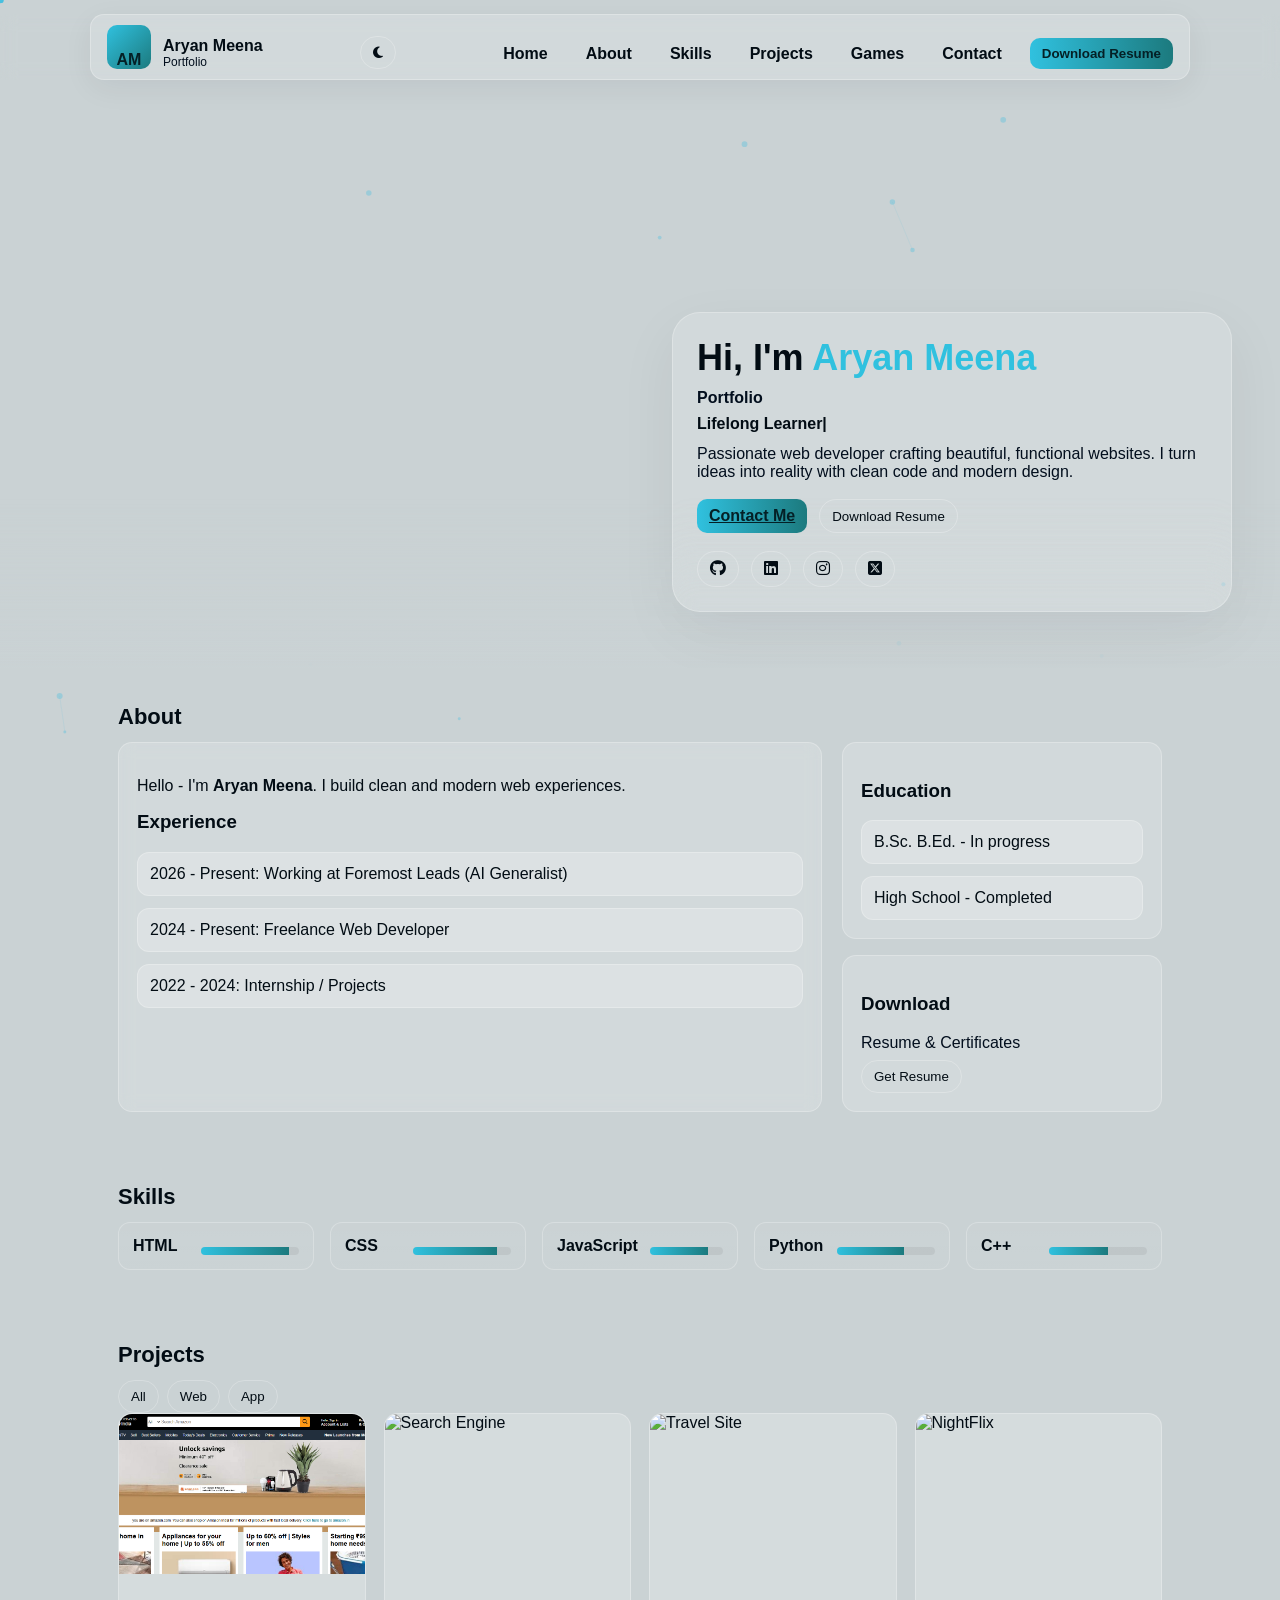
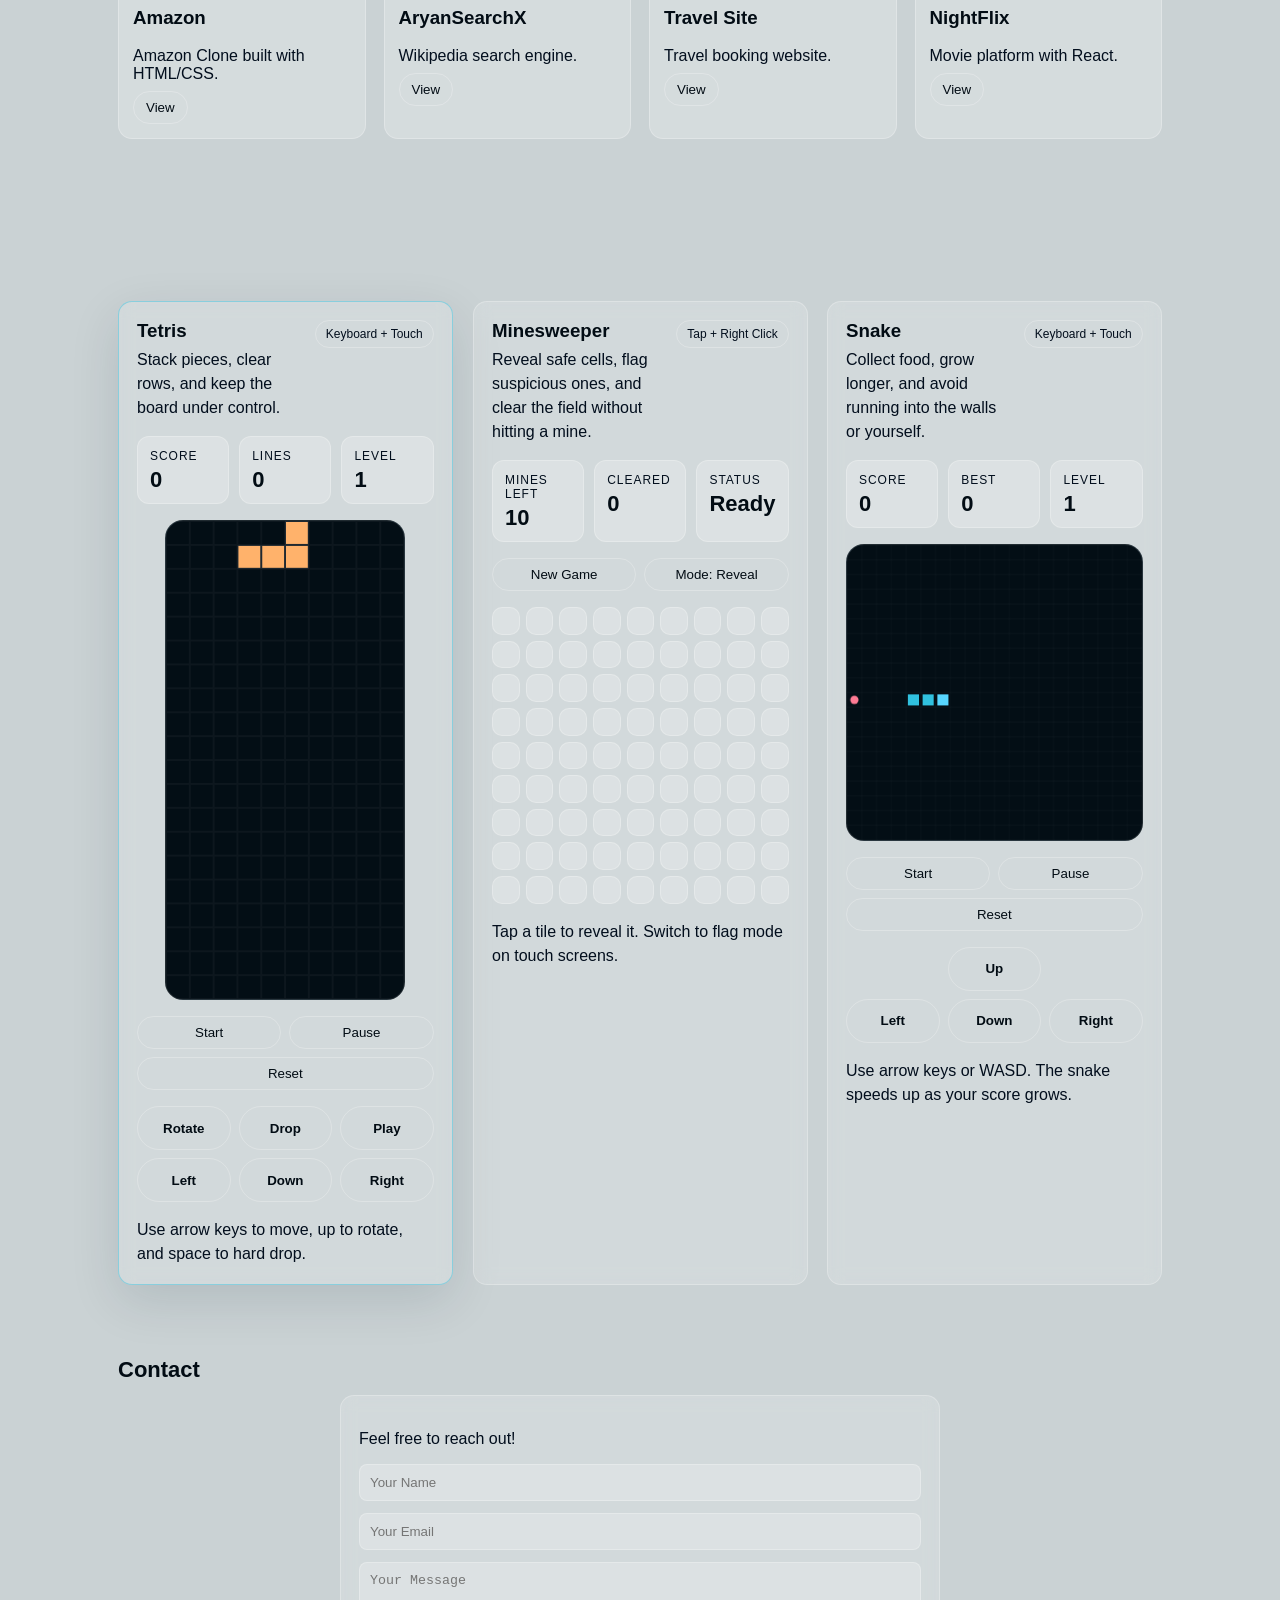
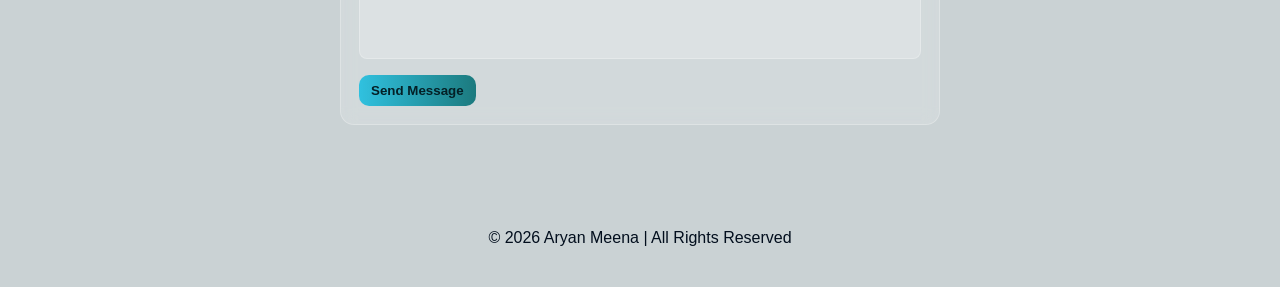
==== index.html @ 0cf732ca "Fresh clean repo" ====
<!doctype html>
<html lang="en">
<head>
  <meta charset="utf-8" />
  <meta name="viewport" content="width=device-width,initial-scale=1" />
  <title>Aryan Meena - Portfolio</title>
  <link rel="stylesheet" href="https://cdnjs.cloudflare.com/ajax/libs/font-awesome/6.5.0/css/all.min.css">
  <link rel="stylesheet" href="style.css">
</head>
<body>
  <div id="tsparticles"></div>
  <header>
    <div class="nav">
      <div class="brand">
        <div class="logo">AM</div>
        <div><div style="font-weight:800">Aryan Meena</div><div style="font-size:12px;color:var(--muted)">Portfolio</div></div>
      </div>
      <div style="margin-left:auto;display:flex;gap:8px">
        <button class="pill" id="themeToggle" type="button"><i class="fa-solid fa-moon"></i></button>
        <button class="pill" id="menuToggle" type="button" style="display:none"><i class="fa-solid fa-bars"></i></button>
      </div>
      <nav id="mainNav">
        <a href="#home">Home</a><a href="#about">About</a><a href="#skills">Skills</a><a href="#projects">Projects</a><a href="#games">Games</a><a href="#contact">Contact</a>
        <button class="cta" id="cvBtn">Download Resume</button>
      </nav>
    </div>
  </header>
  <main class="wrap">
    <section id="home" class="hero" data-aos="fade-up">
      <canvas class="hero-sequence" width="1920" height="1080" aria-hidden="true"></canvas>
      <div class="hero-inner">
        <div class="hero-card">
          <h1>Hi, I'm <span style="color:var(--accent)">Aryan Meena</span></h1>
          <div class="subtitle">Portfolio</div>
          <div class="typing" id="typing"></div>
          <p style="color:var(--muted);margin-top:12px">Passionate web developer crafting beautiful, functional websites. I turn ideas into reality with clean code and modern design.</p>
          <div class="hero-actions">
            <a href="#contact" class="cta">Contact Me</a>
            <button class="pill" id="downloadCV">Download Resume</button>
          </div>
          <div style="margin-top:18px;display:flex;gap:12px">
            <a href="https://github.com/Aryan-sourcee/Aryan-sourcee" class="pill"><i class="fa-brands fa-github"></i></a>
            <a href="https://www.linkedin.com/in/aryan-meena-17962b269/" class="pill"><i class="fa-brands fa-linkedin"></i></a>
            <a href="https://www.instagram.com/aryanhpf" class="pill"><i class="fa-brands fa-instagram"></i></a>
            <a href="https://x.com/indoasianaryan" class="pill"><i class="fa-brands fa-square-x-twitter"></i></a>
          </div>
        </div>
      </div>
    </section>
    <section id="about">
      <h2 class="section-title">About</h2>
      <div class="about-grid">
        <div class="card" data-aos="fade-right">
          <p>Hello - I'm <strong>Aryan Meena</strong>. I build clean and modern web experiences.</p>
          <h3 style="margin-top:14px">Experience</h3>
          <div class="timeline">
            <div class="item">2026 - Present: Working at Foremost Leads (AI Generalist)</div>
            <div class="item">2024 - Present: Freelance Web Developer</div>
            <div class="item">2022 - 2024: Internship / Projects</div>
          </div>
        </div>
        <div data-aos="fade-left">
          <div class="card">
            <h3>Education</h3>
            <div class="timeline">
              <div class="item">B.Sc. B.Ed. - In progress</div>
              <div class="item">High School - Completed</div>
            </div>
          </div>
          <div class="card" style="margin-top:16px">
            <h3>Download</h3>
            <p style="margin:0 0 8px 0;color:var(--muted)">Resume & Certificates</p>
            <button class="pill" id="downloadResumeSmall">Get Resume</button>
          </div>
        </div>
      </div>
    </section>
    <section id="skills">
      <h2 class="section-title">Skills</h2>
      <div class="skills-grid" data-aos="fade-up">
        <div class="skill"><div style="font-weight:700;min-width:56px">HTML</div><div class="bar"><i style="width:90%"></i></div></div>
        <div class="skill"><div style="font-weight:700;min-width:56px">CSS</div><div class="bar"><i style="width:86%"></i></div></div>
        <div class="skill"><div style="font-weight:700;min-width:56px">JavaScript</div><div class="bar"><i style="width:80%"></i></div></div>
        <div class="skill"><div style="font-weight:700;min-width:56px">Python</div><div class="bar"><i style="width:68%"></i></div></div>
        <div class="skill"><div style="font-weight:700;min-width:56px">C++</div><div class="bar"><i style="width:60%"></i></div></div>
      </div>
    </section>
    <section id="projects">
      <h2 class="section-title">Projects</h2>
      <div class="projects-controls" data-aos="fade-up">
        <button class="pill" data-filter="all">All</button>
        <button class="pill" data-filter="web">Web</button>
        <button class="pill" data-filter="app">App</button>
      </div>
      <div class="projects-grid" data-aos="fade-up">
        <div class="project" data-type="web">
          <img src="assets/Amazon clone.jpg" alt="Amazon Clone">
          <div class="project-body">
            <h3>Amazon</h3>
            <p style="color:var(--muted);margin:8px 0">Amazon Clone built with HTML/CSS.</p>
            <button class="pill view" onclick="openProject('p1')">View</button>
          </div>
        </div>
        <div class="project" data-type="web">
          <img src="assets/Search Engine.png" alt="Search Engine">
          <div class="project-body">
            <h3>AryanSearchX</h3>
            <p style="color:var(--muted);margin:8px 0">Wikipedia search engine.</p>
            <button class="pill view" onclick="openProject('p2')">View</button>
          </div>
        </div>
        <div class="project" data-type="app">
          <img src="assets/Travel site.png" alt="Travel Site">
          <div class="project-body">
            <h3>Travel Site</h3>
            <p style="color:var(--muted);margin:8px 0">Travel booking website.</p>
            <button class="pill view" onclick="openProject('p3')">View</button>
          </div>
        </div>
        <div class="project" data-type="app">
          <img src="assets/NightFlix.png" alt="NightFlix">
          <div class="project-body">
            <h3>NightFlix</h3>
            <p style="color:var(--muted);margin:8px 0">Movie platform with React.</p>
            <button class="pill view" onclick="openProject('p4')">View</button>
          </div>
        </div>
      </div>
    </section>
    <section id="games">
      <div data-aos="fade-up">
        <h2 class="section-title">Games</h2>
        <p class="section-copy">Three lightweight games are built right into the portfolio. They work with keyboard on desktop and touch controls on mobile.</p>
      </div>
      <div class="games-grid">
        <article class="card game-card" data-game-card="tetris" data-aos="fade-up" tabindex="0">
          <div class="game-header">
            <div>
              <h3>Tetris</h3>
              <p>Stack pieces, clear rows, and keep the board under control.</p>
            </div>
            <span class="game-chip">Keyboard + Touch</span>
          </div>
          <div class="game-stats">
            <div class="game-stat"><span>Score</span><strong id="tetrisScore">0</strong></div>
            <div class="game-stat"><span>Lines</span><strong id="tetrisLines">0</strong></div>
            <div class="game-stat"><span>Level</span><strong id="tetrisLevel">1</strong></div>
          </div>
          <div class="game-surface">
            <canvas id="tetrisCanvas" class="game-canvas game-canvas--tall" width="240" height="480" aria-label="Tetris game board"></canvas>
          </div>
          <div class="game-actions">
            <button class="pill" id="tetrisStart" type="button">Start</button>
            <button class="pill" id="tetrisPause" type="button">Pause</button>
            <button class="pill" id="tetrisReset" type="button">Reset</button>
          </div>
          <div class="control-pad">
            <button class="pill" type="button" data-game-control="tetris" data-action="rotate">Rotate</button>
            <button class="pill" type="button" data-game-control="tetris" data-action="drop">Drop</button>
            <button class="pill" type="button" data-game-control="tetris" data-action="start">Play</button>
            <button class="pill" type="button" data-game-control="tetris" data-action="left">Left</button>
            <button class="pill" type="button" data-game-control="tetris" data-action="down">Down</button>
            <button class="pill" type="button" data-game-control="tetris" data-action="right">Right</button>
          </div>
          <p class="game-help" id="tetrisStatus">Use arrow keys to move, up to rotate, and space to hard drop.</p>
        </article>

        <article class="card game-card" data-game-card="minesweeper" data-aos="fade-up" tabindex="0">
          <div class="game-header">
            <div>
              <h3>Minesweeper</h3>
              <p>Reveal safe cells, flag suspicious ones, and clear the field without hitting a mine.</p>
            </div>
            <span class="game-chip">Tap + Right Click</span>
          </div>
          <div class="game-stats">
            <div class="game-stat"><span>Mines Left</span><strong id="minesweeperMines">10</strong></div>
            <div class="game-stat"><span>Cleared</span><strong id="minesweeperCleared">0</strong></div>
            <div class="game-stat"><span>Status</span><strong id="minesweeperState">Ready</strong></div>
          </div>
          <div class="game-actions">
            <button class="pill" id="minesweeperReset" type="button">New Game</button>
            <button class="pill" id="minesweeperMode" type="button" aria-pressed="false">Mode: Reveal</button>
          </div>
          <div id="minesweeperBoard" class="minesweeper-board" role="grid" aria-label="Minesweeper board"></div>
          <p class="game-help" id="minesweeperMessage">Tap a tile to reveal it. Switch to flag mode on touch screens.</p>
        </article>

        <article class="card game-card" data-game-card="snake" data-aos="fade-up" tabindex="0">
          <div class="game-header">
            <div>
              <h3>Snake</h3>
              <p>Collect food, grow longer, and avoid running into the walls or yourself.</p>
            </div>
            <span class="game-chip">Keyboard + Touch</span>
          </div>
          <div class="game-stats">
            <div class="game-stat"><span>Score</span><strong id="snakeScore">0</strong></div>
            <div class="game-stat"><span>Best</span><strong id="snakeBest">0</strong></div>
            <div class="game-stat"><span>Level</span><strong id="snakeLevel">1</strong></div>
          </div>
          <div class="game-surface">
            <canvas id="snakeCanvas" class="game-canvas" width="320" height="320" aria-label="Snake game board"></canvas>
          </div>
          <div class="game-actions">
            <button class="pill" id="snakeStart" type="button">Start</button>
            <button class="pill" id="snakePause" type="button">Pause</button>
            <button class="pill" id="snakeReset" type="button">Reset</button>
          </div>
          <div class="control-pad">
            <span class="control-spacer" aria-hidden="true"></span>
            <button class="pill" type="button" data-game-control="snake" data-action="up">Up</button>
            <span class="control-spacer" aria-hidden="true"></span>
            <button class="pill" type="button" data-game-control="snake" data-action="left">Left</button>
            <button class="pill" type="button" data-game-control="snake" data-action="down">Down</button>
            <button class="pill" type="button" data-game-control="snake" data-action="right">Right</button>
          </div>
          <p class="game-help" id="snakeStatus">Use arrow keys or WASD. The snake speeds up as your score grows.</p>
        </article>
      </div>
    </section>
    <section id="contact">
      <h2 class="section-title">Contact</h2>
      <div class="card" data-aos="fade-up" style="max-width:600px;margin:0 auto">
        <p style="color:var(--muted);margin-bottom:16px">Feel free to reach out!</p>
        <form id="contactForm">
          <input type="text" name="from_name" placeholder="Your Name" required>
          <input type="email" name="from_email" placeholder="Your Email" required>
          <textarea name="message" placeholder="Your Message" rows="5" required></textarea>
          <button type="submit" class="cta">Send Message</button>
        </form>
        <div id="formStatus" style="margin-top:12px;color:var(--accent);display:none"></div>
      </div>
    </section>
  </main>
  <footer style="text-align:center;padding:24px;color:var(--muted)">
    <p>&copy; 2026 Aryan Meena | All Rights Reserved</p>
  </footer>
  <div id="projectModal" class="modal">
    <div class="modal-content" style="max-width:95%;width:95%;height:90vh;padding:0">
      <span class="close" onclick="closeModal()" style="position:absolute;right:16px;top:16px;z-index:10;background:var(--accent);color:#042026;padding:10px 20px;border-radius:8px;cursor:pointer;font-weight:700">&times; Close</span>
      <iframe id="projectFrame" style="width:100%;height:100%;border:none;border-radius:16px"></iframe>
    </div>
  </div>
  <script src="script.js"></script>
</body>
</html>
---- style.css ----
/* ---- Root + Theme ---- */
    :root{
      --bg1: #cad2d4;
      --glass: rgba(255,255,255,0.16);
      --glass-2: rgba(255,255,255,0.22);
      --glass-border: rgba(255,255,255,0.25);
      --text: #020c14;
      --muted: #020e1d;
      --accent: #30c1df;
      --accent-2: #1c7a7e;
      --radius: 18px;
    }

    /* Dark theme variables (toggled) */
    :root[data-theme='dark']{
      --bg1: #041d36;
      --glass: rgba(20,28,34,0.20);
      --glass-2: rgba(15,22,28,0.28);
      --glass-border: rgba(255,255,255,0.06);
      --text: #eaf6f8;
      --muted: #9fb6bd;
    }

    *{box-sizing:border-box}
    html,body{height:100%}
    body{
      margin:0;
      font-family:"Segoe UI",Tahoma,Geneva,Verdana,sans-serif;
      -webkit-font-smoothing:antialiased;
      -moz-osx-font-smoothing:grayscale;
      background: var(--bg1);
      color:var(--text);
      overflow-x:hidden;
    }

    /* Page container */
    .wrap{max-width:1100px;margin:0 auto;padding:0 28px 28px;position:relative;z-index:1}

    /* ParticlesCanvas (absolute behind everything) */
    #tsparticles{position:fixed;inset:0;z-index:0;pointer-events:none}
    #tsparticles canvas{display:block;width:100%;height:100%}

    [data-aos]{
      opacity:0;
      transition:opacity .7s ease,transform .7s ease;
      will-change:opacity,transform;
    }
    [data-aos="fade-up"]{transform:translateY(28px)}
    [data-aos="fade-left"]{transform:translateX(28px)}
    [data-aos="fade-right"]{transform:translateX(-28px)}
    [data-aos].is-visible{
      opacity:1;
      transform:translate3d(0,0,0);
    }

    /* Header */
    header{
      position:sticky;top:14px;z-index:30;backdrop-filter:blur(8px);-webkit-backdrop-filter:blur(8px);
      display:flex;justify-content:center;pointer-events:none
    }
    .nav{
      width:calc(100% - 56px);max-width:1100px;background:var(--glass);border-radius:14px;padding:10px 16px;display:flex;align-items:flex-end;gap:16px;box-shadow:0 8px 30px rgba(6,24,40,0.06);border:1px solid var(--glass-border);pointer-events:auto
    }
    .brand{display:flex;align-items:flex-end;gap:12px}
    .logo{width:44px;height:44px;border-radius:10px;background:linear-gradient(135deg,var(--accent),var(--accent-2));display:flex;align-items:flex-end;justify-content:center;color:#042026;font-weight:800}
    nav{margin-left:auto;display:flex;gap:18px;align-items:center}
    nav a{color:var(--text);text-decoration:none;font-weight:600;padding:6px 10px;border-radius:8px}
    nav a:hover{background:rgba(255,255,255,0.06)}
    .cta{background:linear-gradient(90deg,var(--accent),var(--accent-2));color:#042026;padding:8px 12px;border-radius:10px;border:none;cursor:pointer;font-weight:700}

    /* Hero */
    .hero{
      width:100vw;
      margin-left:calc(50% - 50vw);
      margin-right:calc(50% - 50vw);
      margin-top:-118px;
      padding:190px 28px 36px;
      min-height:max(720px,calc(100vw * 0.5625));
      display:flex;
      align-items:flex-end;
      overflow:hidden;
      isolation:isolate;
      position:relative;
      z-index:2
    }
    .hero-sequence{position:absolute;inset:0;width:100%;height:100%;display:block;z-index:1;pointer-events:none}
    .hero::after{content:'';position:absolute;bottom:0;left:0;right:0;height:180px;background:linear-gradient(to bottom,transparent,var(--bg1));z-index:2;pointer-events:none;backdrop-filter:blur(6px);-webkit-backdrop-filter:blur(6px);-webkit-mask-image:linear-gradient(to bottom,transparent,black);mask-image:linear-gradient(to bottom,transparent,black)}
    .hero-inner{width:100%;max-width:1100px;margin:0 0 0 auto;position:relative;z-index:3;display:flex;justify-content:flex-end}
    .hero-card{max-width:560px;padding:24px;border-radius:28px;background:var(--glass);border:1px solid var(--glass-border);backdrop-filter:blur(12px);box-shadow:0 20px 60px rgba(6,24,40,0.06);transform:translate(-20px,-20px)}
    .hero h1{font-size:36px;margin:0}
    .subtitle{font-weight:600;color:var(--muted);margin-top:10px}
    .typing{color:var(--text);font-weight:700;margin-top:8px}

    .hero-actions{margin-top:18px;display:flex;gap:12px}

    /* Sections */
    section{padding:36px 0}
    h2.section-title{font-size:22px;margin:0 0 12px 0}
    .card{padding:18px;border-radius:14px;background:var(--glass);border:1px solid var(--glass-border);backdrop-filter:blur(8px)}
    .section-copy{max-width:760px;margin:0;color:var(--muted);line-height:1.6}

    /* About */
    .about-grid{display:grid;grid-template-columns:1fr 320px;gap:20px}
    .timeline{display:flex;flex-direction:column;gap:12px}
    .timeline .item{background:var(--glass-2);padding:12px;border-radius:12px;border:1px solid var(--glass-border)}

    /* Skills */
    .skills-grid{display:grid;grid-template-columns:repeat(auto-fit,minmax(140px,1fr));gap:16px}
    .skill{padding:14px;border-radius:12px;background:linear-gradient(180deg,rgba(255,255,255,0.02),rgba(255,255,255,0.03));border:1px solid var(--glass-border);display:flex;align-items:flex-end;gap:12px}
    .skill .bar{height:8px;background:rgba(0,0,0,0.06);flex:1;border-radius:999px;overflow:hidden}
    .skill .bar>i{display:block;height:100%;background:linear-gradient(90deg,var(--accent),var(--accent-2));width:40%}

    /* Projects */
    .projects-controls{display:flex;gap:8px;flex-wrap:wrap}
    .pill{padding:8px 12px;background:transparent;border:1px solid var(--glass-border);border-radius:999px;cursor:pointer;color:var(--text)}
    .projects-grid{display:grid;grid-template-columns:repeat(auto-fit,minmax(240px,1fr));gap:18px}
    .project{border-radius:14px;overflow:hidden;border:1px solid var(--glass-border);background:var(--glass-2);cursor:pointer;display:flex;flex-direction:column}
    .project img{width:100%;height:160px;object-fit:cover}
    .project-body{padding:14px}

    /* Games */
    .games-grid{display:grid;grid-template-columns:repeat(auto-fit,minmax(290px,1fr));gap:20px;align-items:start}
    .game-card{display:flex;flex-direction:column;gap:16px;min-height:100%;outline:none}
    .game-card.is-active{box-shadow:0 16px 50px rgba(10,34,46,0.12);border-color:rgba(48,193,223,0.45)}
    .game-card:focus-visible{border-color:rgba(48,193,223,0.45);box-shadow:0 0 0 2px rgba(48,193,223,0.18)}
    .game-header{display:flex;justify-content:space-between;gap:12px;align-items:flex-start}
    .game-header h3{margin:0 0 6px 0}
    .game-header p{margin:0;color:var(--muted);line-height:1.5}
    .game-chip{padding:6px 10px;border-radius:999px;border:1px solid var(--glass-border);color:var(--muted);font-size:12px;white-space:nowrap}
    .game-stats{display:grid;grid-template-columns:repeat(3,minmax(0,1fr));gap:10px}
    .game-stat{padding:12px;border-radius:12px;background:var(--glass-2);border:1px solid var(--glass-border);display:flex;flex-direction:column;gap:6px}
    .game-stat span{font-size:12px;color:var(--muted);text-transform:uppercase;letter-spacing:.08em}
    .game-stat strong{font-size:22px;line-height:1}
    .game-surface{display:flex;justify-content:center}
    .game-canvas{width:min(100%,320px);aspect-ratio:1 / 1;background:linear-gradient(180deg,rgba(7,22,31,0.92),rgba(3,14,20,0.95));border:1px solid rgba(255,255,255,0.08);border-radius:18px;box-shadow:inset 0 0 0 1px rgba(255,255,255,0.04)}
    .game-canvas--tall{width:min(100%,240px);aspect-ratio:1 / 2}
    .game-actions{display:flex;gap:8px;flex-wrap:wrap}
    .game-actions .pill{flex:1 1 100px;text-align:center}
    .control-pad{display:grid;grid-template-columns:repeat(3,minmax(0,1fr));gap:8px}
    .control-pad .pill{min-height:44px;font-weight:700}
    .control-spacer{display:block}
    .game-help{margin:0;color:var(--muted);line-height:1.5}
    .minesweeper-board{display:grid;grid-template-columns:repeat(9,minmax(0,1fr));gap:6px}
    .minesweeper-cell{width:100%;aspect-ratio:1;border-radius:10px;border:1px solid var(--glass-border);background:var(--glass-2);color:var(--text);font:inherit;font-weight:700;font-size:clamp(12px,2.8vw,16px);padding:0;cursor:pointer;transition:transform .12s ease,background .12s ease}
    .minesweeper-cell:hover{transform:translateY(-1px)}
    .minesweeper-cell.is-revealed{background:rgba(255,255,255,0.08)}
    .minesweeper-cell.is-flagged{color:#f4b942}
    .minesweeper-cell.is-mine{background:rgba(255,92,120,0.16);color:#ff6c87}

    /* Modal */
    .modal{position:fixed;inset:0;display:none;align-items:flex-end;justify-content:center;z-index:60;background:rgba(2,8,12,0.7);backdrop-filter:blur(4px)}
    .modal-content{position:relative;max-width:800px;width:90%;border-radius:16px;padding:24px;background:var(--glass);border:1px solid var(--glass-border);backdrop-filter:blur(12px);box-shadow:0 20px 60px rgba(0,0,0,0.3);max-height:85vh;overflow-y:auto}
    .close{position:absolute;top:16px;right:20px;font-size:28px;font-weight:bold;color:var(--text);cursor:pointer;background:none;border:none;line-height:1}
    .close:hover{color:var(--accent)}

    /* Contact */
    .contact-grid{display:grid;grid-template-columns:1fr 360px;gap:20px}
    form input,form textarea{width:100%;padding:10px;border-radius:8px;border:1px solid var(--glass-border);background:var(--glass-2);color:var(--text);margin-bottom:12px;resize:none}
    form input:focus,form textarea:focus{outline:2px solid var(--accent);background:var(--glass)}
    .toast{position:fixed;right:20px;bottom:24px;padding:12px 16px;border-radius:12px;background:linear-gradient(90deg,var(--accent),var(--accent-2));color:#021517;box-shadow:0 8px 30px rgba(6,24,40,0.08);display:none}

    /* Footer */
    footer{padding:28px 0;text-align:center;color:var(--muted)}

    /* Responsive */
    @media (max-width:980px){
      .hero-card{transform:none}
      .about-grid{grid-template-columns:1fr}
      .contact-grid{grid-template-columns:1fr}
      .projects-grid{grid-template-columns:1fr}
      .games-grid{grid-template-columns:1fr}
      .skills-grid{grid-template-columns:1fr}
      #menuToggle{display:block!important}
      #mainNav{display:none;position:absolute;top:70px;right:28px;background:var(--glass);backdrop-filter:blur(16px);-webkit-backdrop-filter:blur(16px);border:1px solid var(--glass-border);border-radius:14px;padding:16px;flex-direction:column;gap:12px;box-shadow:0 8px 30px rgba(6,24,40,0.15);min-width:200px}
      #mainNav.show{display:flex}
      #mainNav a,#mainNav button{width:100%;text-align:center}
    }

    @media (max-width:640px){
      .hero{margin-top:-98px;padding:150px 18px 28px;min-height:520px}
      .hero h1{font-size:28px}
      .hero-actions{flex-direction:column}
      .nav{gap:8px}
      .cta{padding:6px 10px;font-size:14px}
      .pill{padding:6px 10px;font-size:14px}
      .project img{height:120px}
      .game-stats{grid-template-columns:1fr}
      .game-actions{flex-direction:column}
      #mainNav{right:14px}
    }

    @media (prefers-reduced-motion:reduce){
      *{transition:none!important;animation:none!important}
      [data-aos]{opacity:1;transform:none}
    }
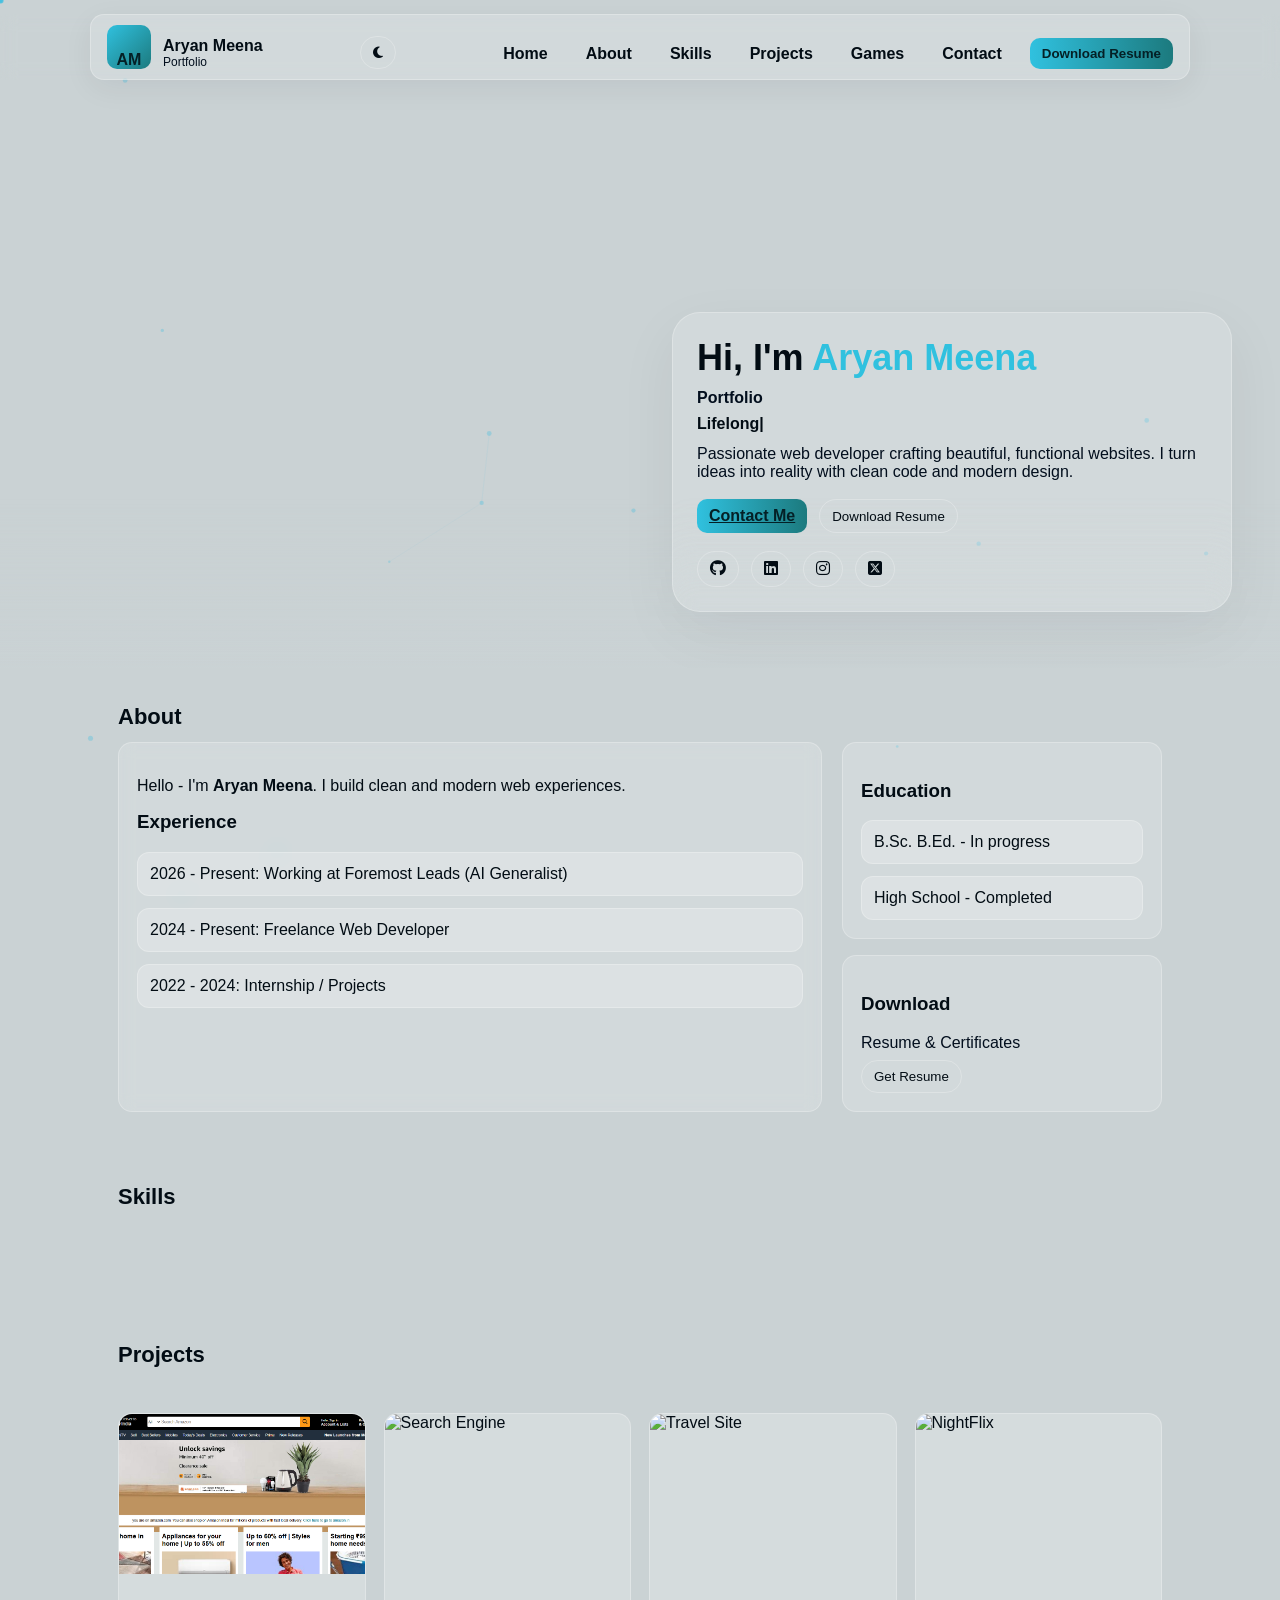
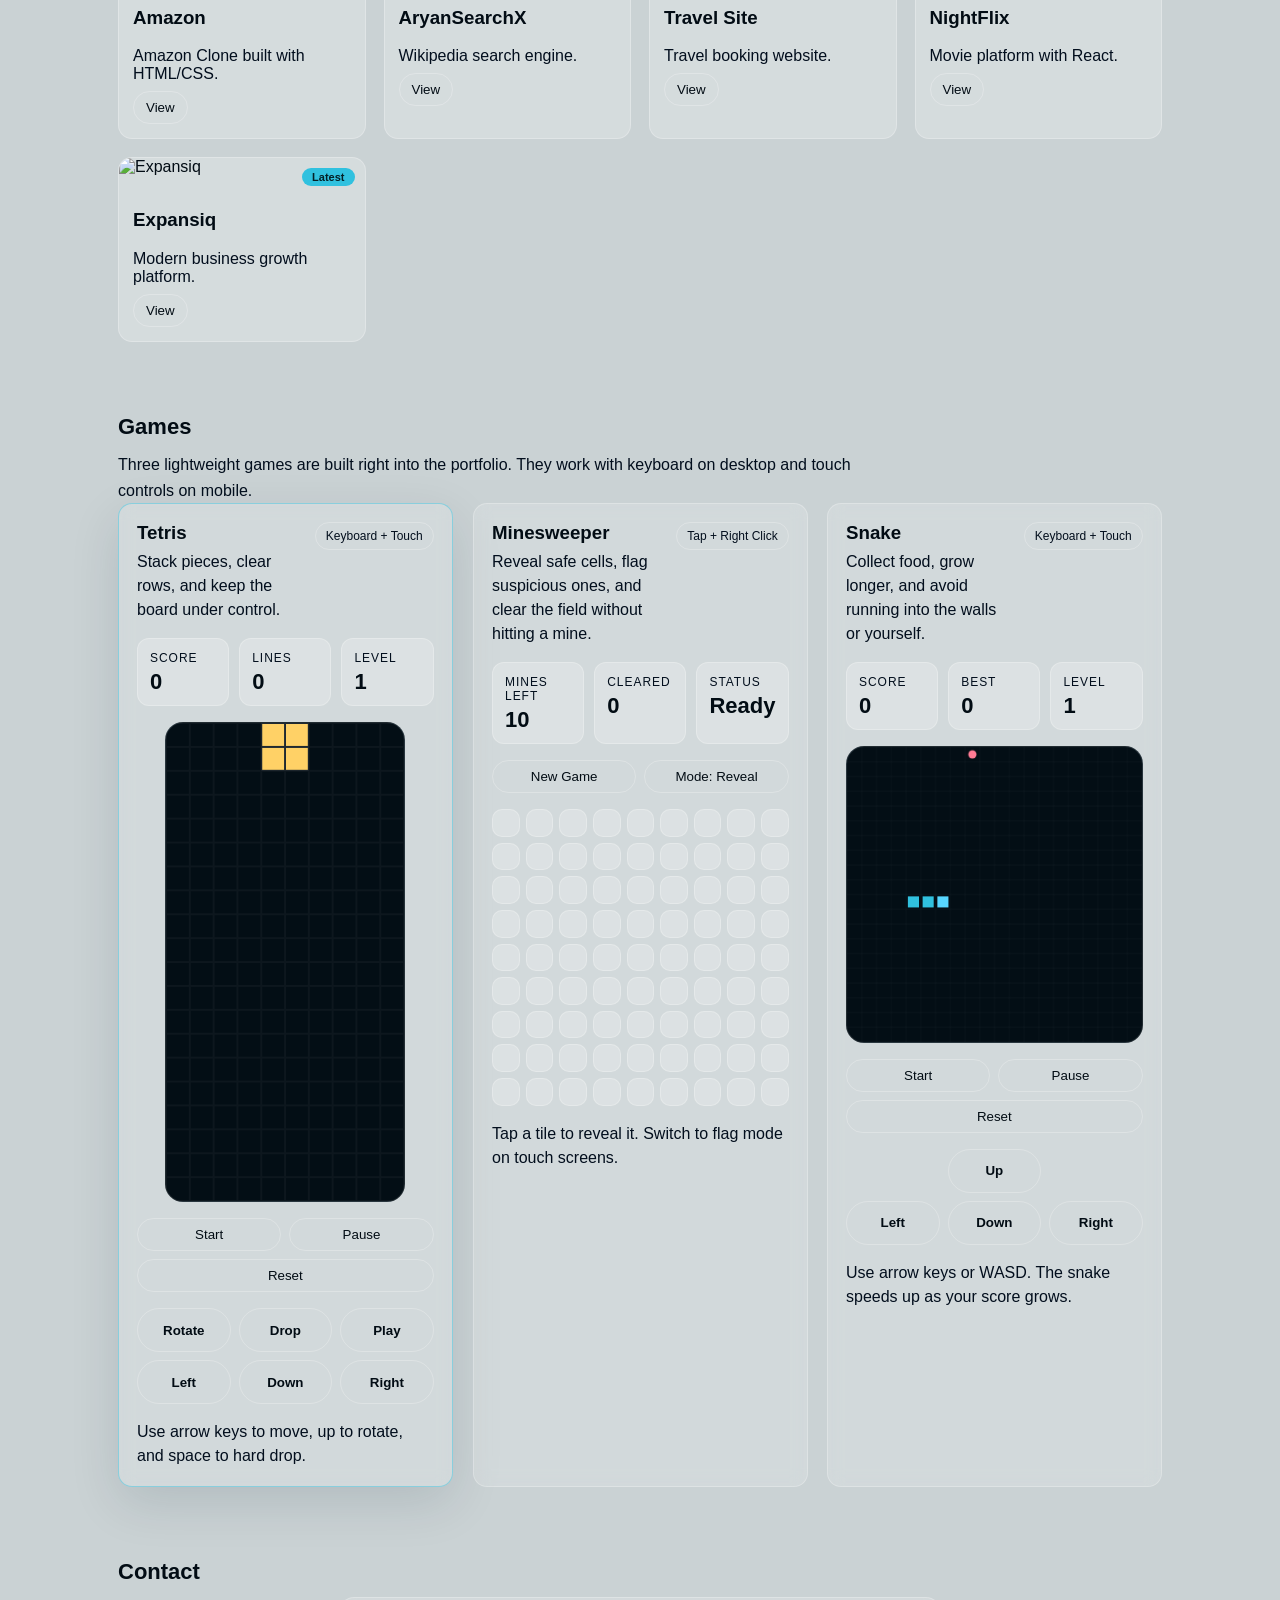
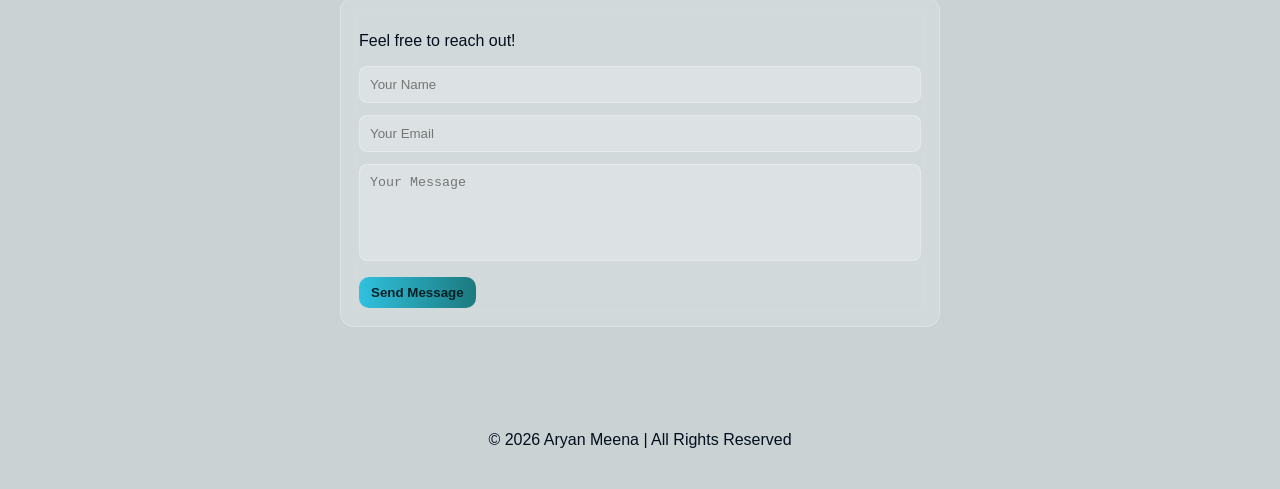
==== commit a46dd4c8: "Add Expansiq project" ====
--- a/index.html
+++ b/index.html
@@ -125,6 +125,17 @@
             <button class="pill view" onclick="openProject('p4')">View</button>
           </div>
         </div>
+        <div class="project" data-type="web">
+          <div style="position:relative">
+            <img src="assets/Expansiq.png" alt="Expansiq">
+            <span style="position:absolute;top:10px;right:10px;background:var(--accent);color:#042026;font-size:11px;font-weight:700;padding:3px 10px;border-radius:20px">Latest</span>
+          </div>
+          <div class="project-body">
+            <h3>Expansiq</h3>
+            <p style="color:var(--muted);margin:8px 0">Modern business growth platform.</p>
+            <button class="pill view" onclick="openProject('p5')">View</button>
+          </div>
+        </div>
       </div>
     </section>
     <section id="games">
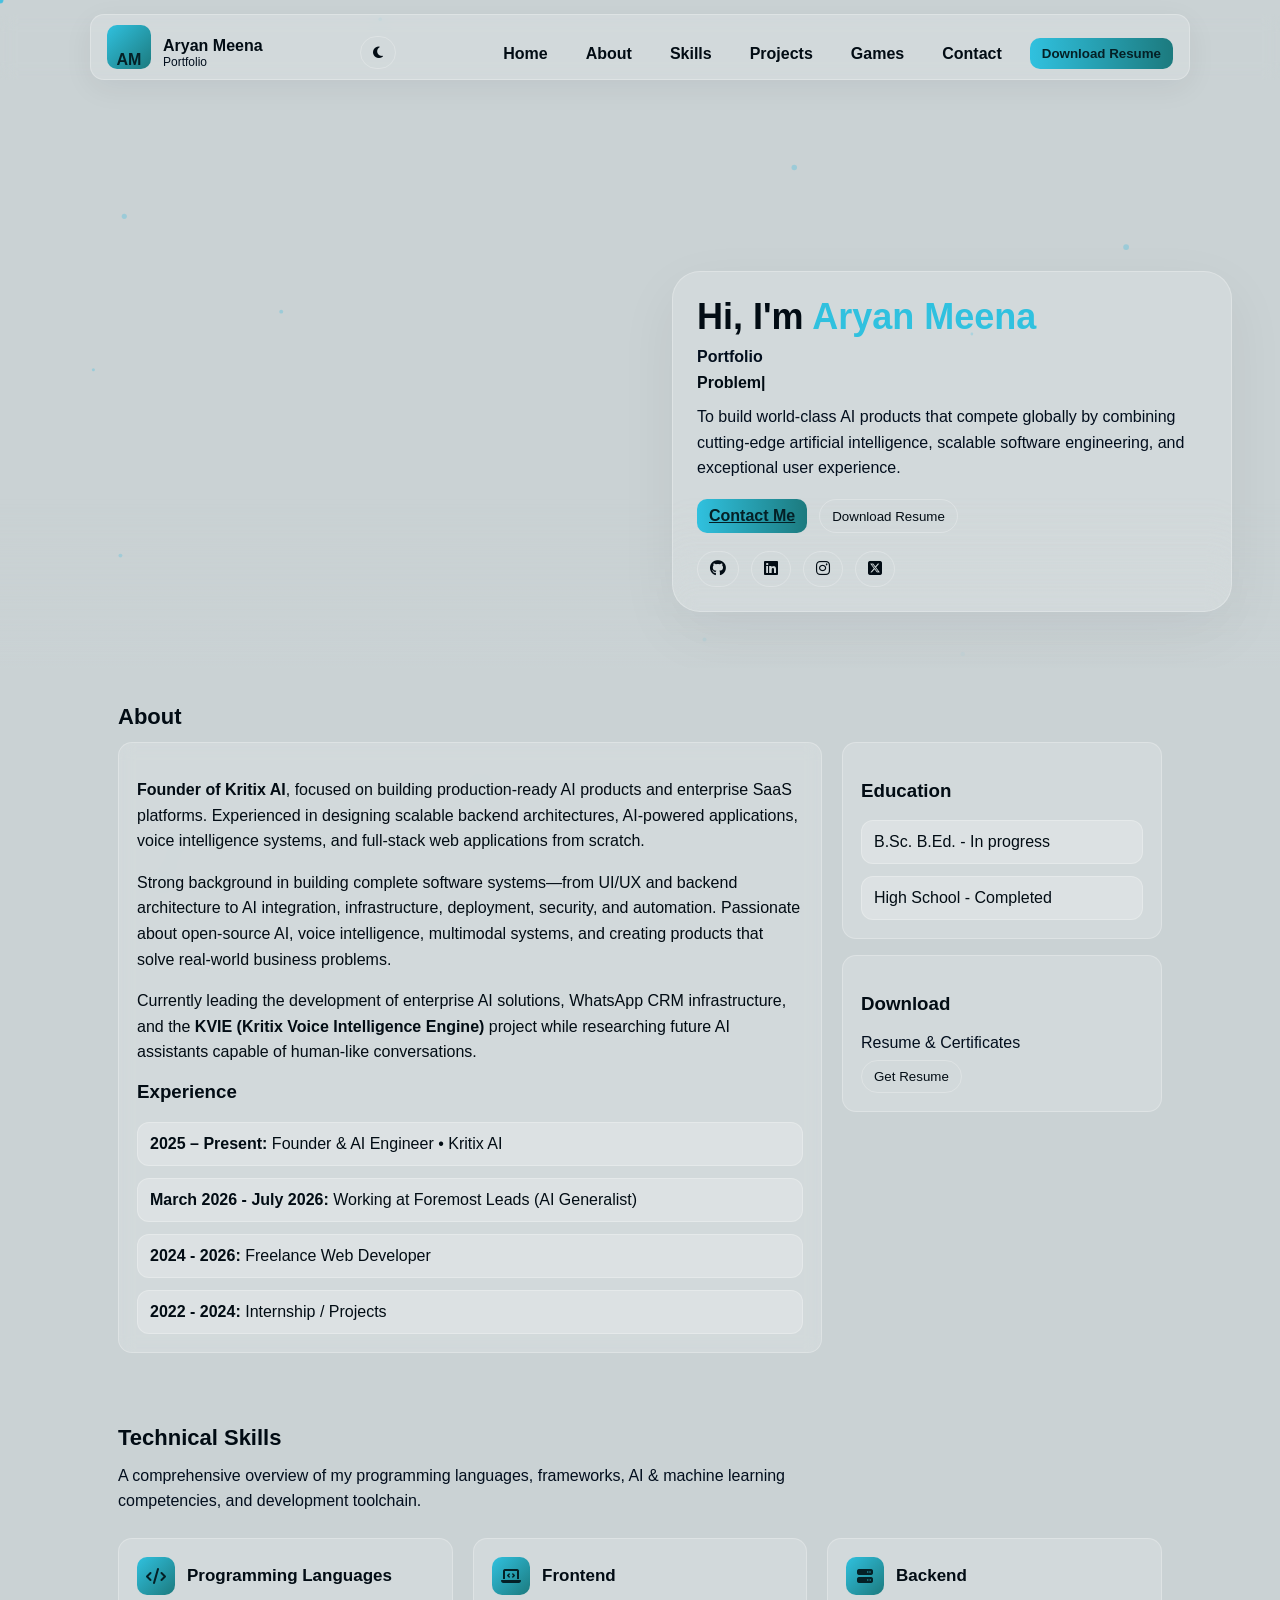
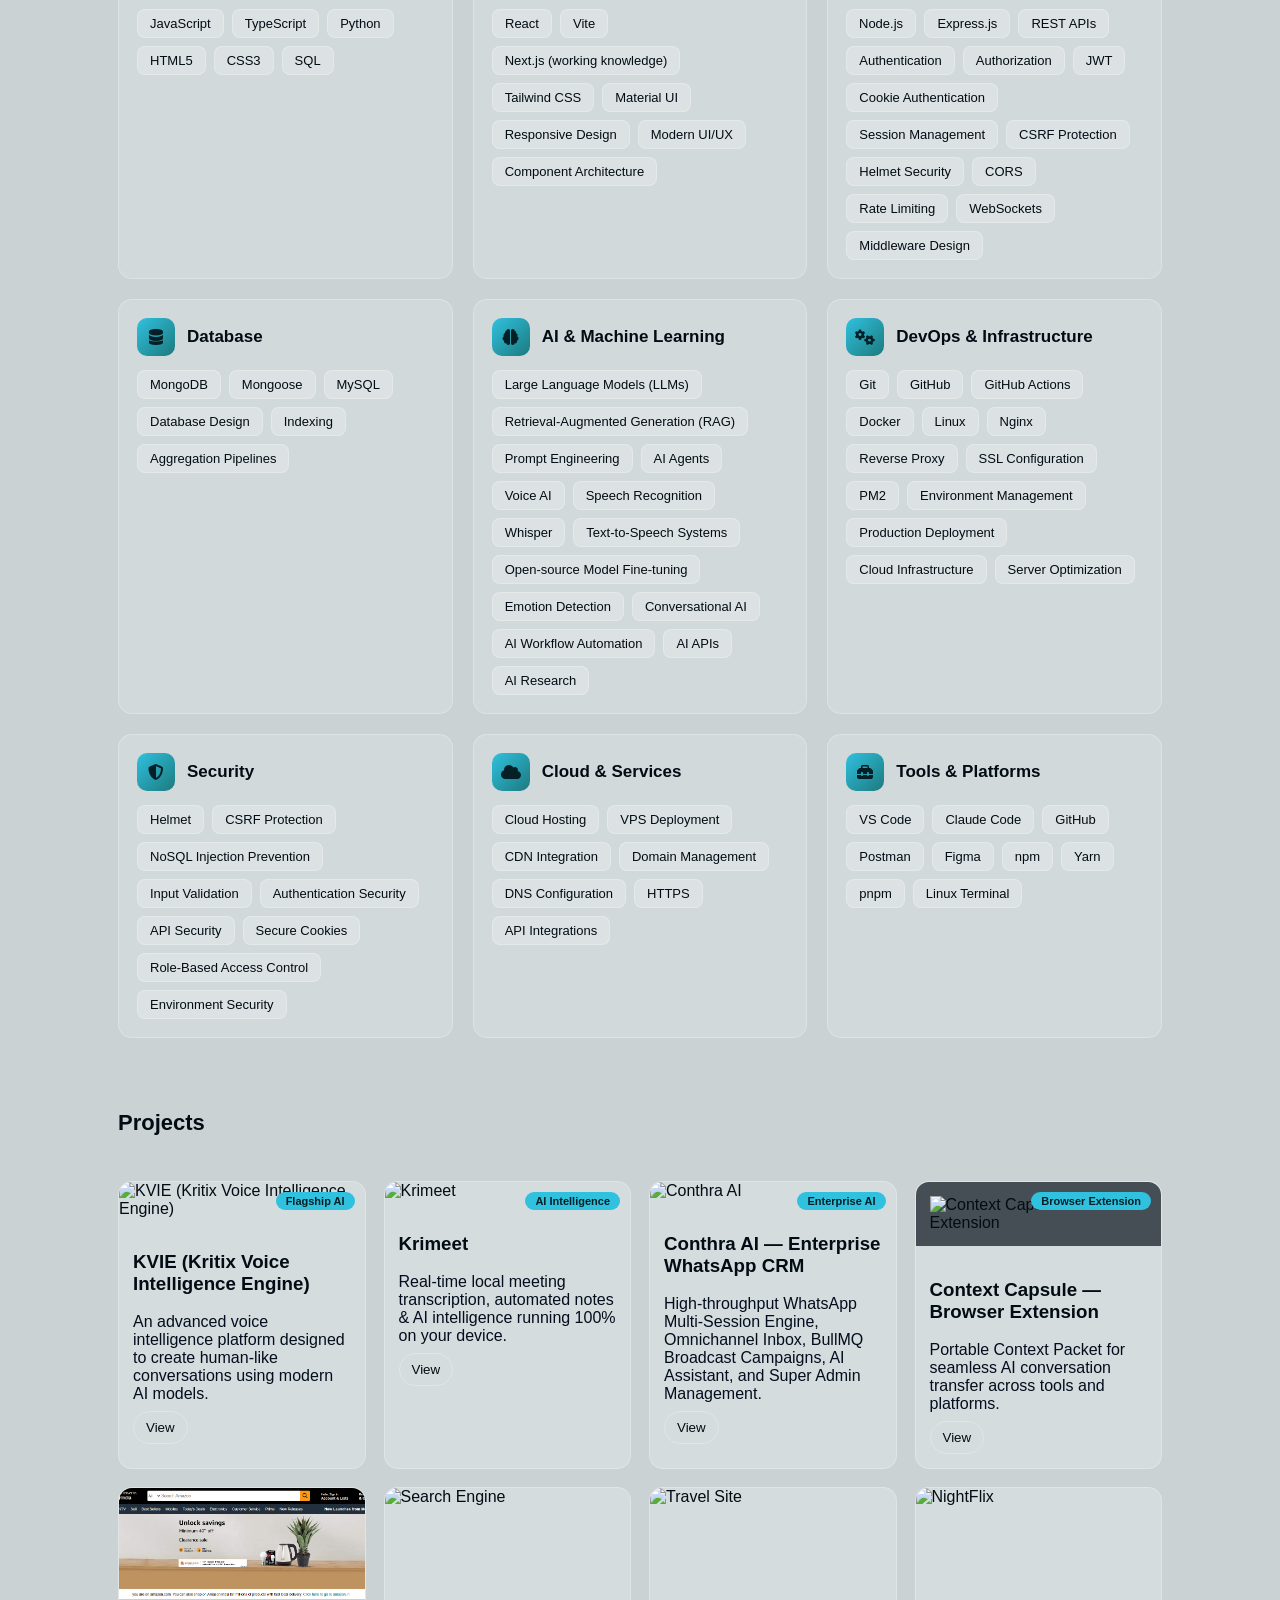
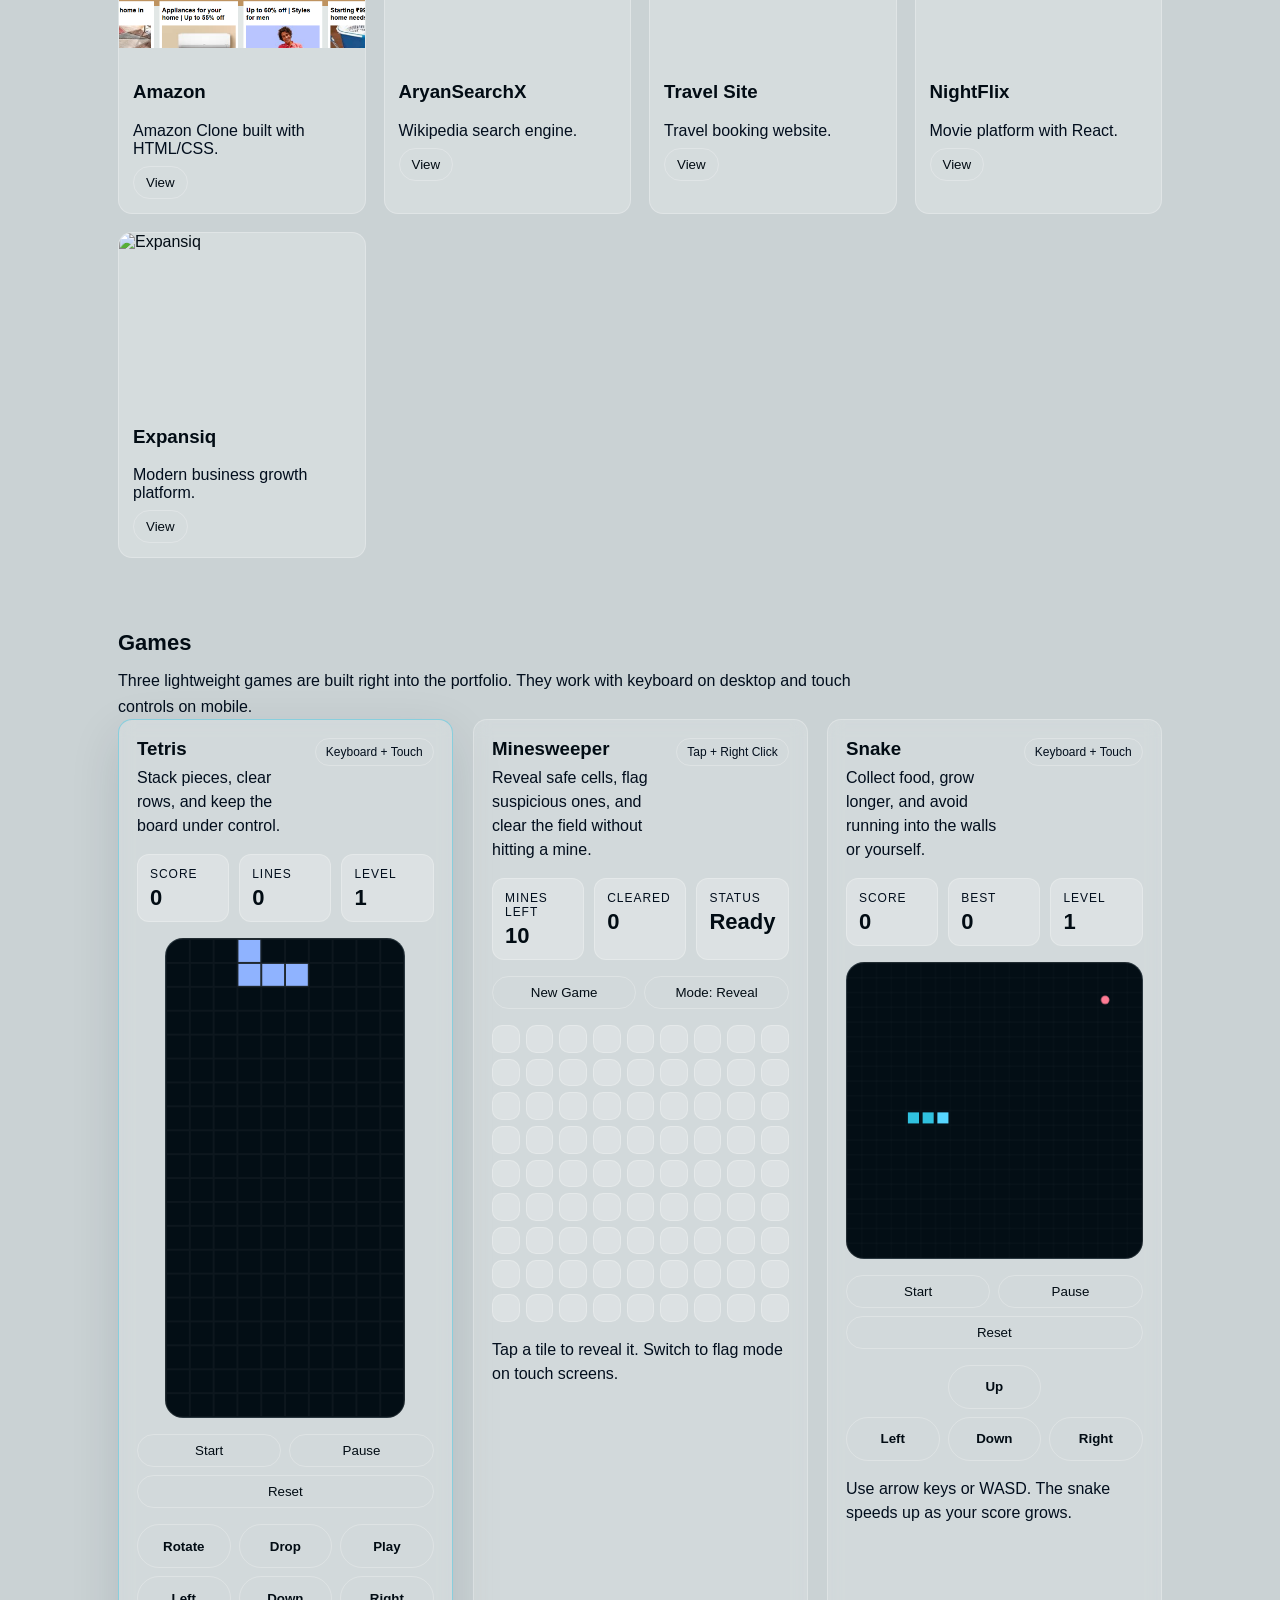
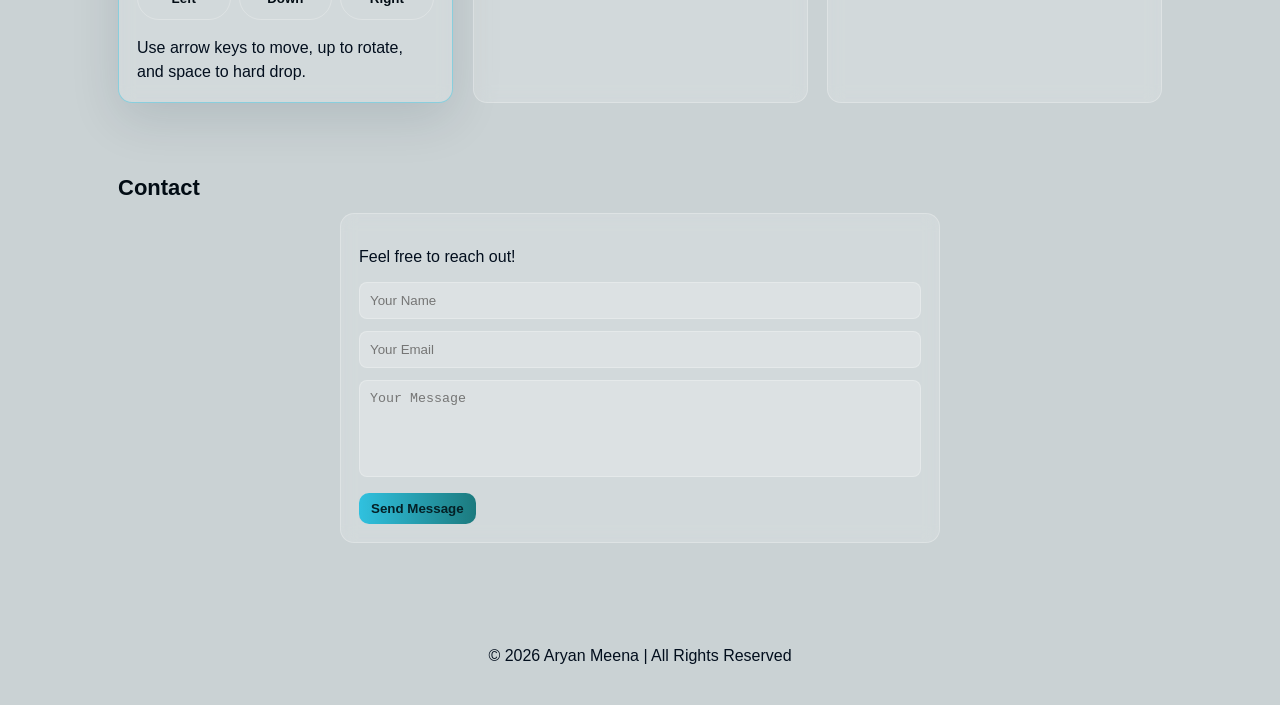
==== commit 3cd0f589: "Update portfolio: add technical skills, AI projects (KVIE, Krimeet, Conthra, Context Capsule), and u" ====
--- a/index.html
+++ b/index.html
@@ -33,7 +33,7 @@
           <h1>Hi, I'm <span style="color:var(--accent)">Aryan Meena</span></h1>
           <div class="subtitle">Portfolio</div>
           <div class="typing" id="typing"></div>
-          <p style="color:var(--muted);margin-top:12px">Passionate web developer crafting beautiful, functional websites. I turn ideas into reality with clean code and modern design.</p>
+          <p style="color:var(--muted);margin-top:12px;line-height:1.6">To build world-class AI products that compete globally by combining cutting-edge artificial intelligence, scalable software engineering, and exceptional user experience.</p>
           <div class="hero-actions">
             <a href="#contact" class="cta">Contact Me</a>
             <button class="pill" id="downloadCV">Download Resume</button>
@@ -51,12 +51,15 @@
       <h2 class="section-title">About</h2>
       <div class="about-grid">
         <div class="card" data-aos="fade-right">
-          <p>Hello - I'm <strong>Aryan Meena</strong>. I build clean and modern web experiences.</p>
+          <p style="line-height:1.6;margin-bottom:12px"><strong>Founder of Kritix AI</strong>, focused on building production-ready AI products and enterprise SaaS platforms. Experienced in designing scalable backend architectures, AI-powered applications, voice intelligence systems, and full-stack web applications from scratch.</p>
+          <p style="line-height:1.6;margin-bottom:12px">Strong background in building complete software systems&mdash;from UI/UX and backend architecture to AI integration, infrastructure, deployment, security, and automation. Passionate about open-source AI, voice intelligence, multimodal systems, and creating products that solve real-world business problems.</p>
+          <p style="line-height:1.6;margin-bottom:16px">Currently leading the development of enterprise AI solutions, WhatsApp CRM infrastructure, and the <strong>KVIE (Kritix Voice Intelligence Engine)</strong> project while researching future AI assistants capable of human-like conversations.</p>
           <h3 style="margin-top:14px">Experience</h3>
           <div class="timeline">
-            <div class="item">2026 - Present: Working at Foremost Leads (AI Generalist)</div>
-            <div class="item">2024 - Present: Freelance Web Developer</div>
-            <div class="item">2022 - 2024: Internship / Projects</div>
+            <div class="item"><strong>2025 – Present:</strong> Founder &amp; AI Engineer &bull; Kritix AI</div>
+            <div class="item"><strong>March 2026 - July 2026:</strong> Working at Foremost Leads (AI Generalist)</div>
+            <div class="item"><strong>2024 - 2026:</strong> Freelance Web Developer</div>
+            <div class="item"><strong>2022 - 2024:</strong> Internship / Projects</div>
           </div>
         </div>
         <div data-aos="fade-left">
@@ -76,23 +79,239 @@
       </div>
     </section>
     <section id="skills">
-      <h2 class="section-title">Skills</h2>
-      <div class="skills-grid" data-aos="fade-up">
-        <div class="skill"><div style="font-weight:700;min-width:56px">HTML</div><div class="bar"><i style="width:90%"></i></div></div>
-        <div class="skill"><div style="font-weight:700;min-width:56px">CSS</div><div class="bar"><i style="width:86%"></i></div></div>
-        <div class="skill"><div style="font-weight:700;min-width:56px">JavaScript</div><div class="bar"><i style="width:80%"></i></div></div>
-        <div class="skill"><div style="font-weight:700;min-width:56px">Python</div><div class="bar"><i style="width:68%"></i></div></div>
-        <div class="skill"><div style="font-weight:700;min-width:56px">C++</div><div class="bar"><i style="width:60%"></i></div></div>
+      <h2 class="section-title">Technical Skills</h2>
+      <p class="section-copy" style="margin-bottom:24px">A comprehensive overview of my programming languages, frameworks, AI & machine learning competencies, and development toolchain.</p>
+      <div class="skills-categories-grid" data-aos="fade-up">
+        <!-- Programming Languages -->
+        <div class="card skill-category-card">
+          <div class="skill-category-header">
+            <div class="skill-icon"><i class="fa-solid fa-code"></i></div>
+            <h3>Programming Languages</h3>
+          </div>
+          <div class="skill-tags">
+            <span class="skill-tag">JavaScript</span>
+            <span class="skill-tag">TypeScript</span>
+            <span class="skill-tag">Python</span>
+            <span class="skill-tag">HTML5</span>
+            <span class="skill-tag">CSS3</span>
+            <span class="skill-tag">SQL</span>
+          </div>
+        </div>
+
+        <!-- Frontend -->
+        <div class="card skill-category-card">
+          <div class="skill-category-header">
+            <div class="skill-icon"><i class="fa-solid fa-laptop-code"></i></div>
+            <h3>Frontend</h3>
+          </div>
+          <div class="skill-tags">
+            <span class="skill-tag">React</span>
+            <span class="skill-tag">Vite</span>
+            <span class="skill-tag">Next.js (working knowledge)</span>
+            <span class="skill-tag">Tailwind CSS</span>
+            <span class="skill-tag">Material UI</span>
+            <span class="skill-tag">Responsive Design</span>
+            <span class="skill-tag">Modern UI/UX</span>
+            <span class="skill-tag">Component Architecture</span>
+          </div>
+        </div>
+
+        <!-- Backend -->
+        <div class="card skill-category-card">
+          <div class="skill-category-header">
+            <div class="skill-icon"><i class="fa-solid fa-server"></i></div>
+            <h3>Backend</h3>
+          </div>
+          <div class="skill-tags">
+            <span class="skill-tag">Node.js</span>
+            <span class="skill-tag">Express.js</span>
+            <span class="skill-tag">REST APIs</span>
+            <span class="skill-tag">Authentication</span>
+            <span class="skill-tag">Authorization</span>
+            <span class="skill-tag">JWT</span>
+            <span class="skill-tag">Cookie Authentication</span>
+            <span class="skill-tag">Session Management</span>
+            <span class="skill-tag">CSRF Protection</span>
+            <span class="skill-tag">Helmet Security</span>
+            <span class="skill-tag">CORS</span>
+            <span class="skill-tag">Rate Limiting</span>
+            <span class="skill-tag">WebSockets</span>
+            <span class="skill-tag">Middleware Design</span>
+          </div>
+        </div>
+
+        <!-- Database -->
+        <div class="card skill-category-card">
+          <div class="skill-category-header">
+            <div class="skill-icon"><i class="fa-solid fa-database"></i></div>
+            <h3>Database</h3>
+          </div>
+          <div class="skill-tags">
+            <span class="skill-tag">MongoDB</span>
+            <span class="skill-tag">Mongoose</span>
+            <span class="skill-tag">MySQL</span>
+            <span class="skill-tag">Database Design</span>
+            <span class="skill-tag">Indexing</span>
+            <span class="skill-tag">Aggregation Pipelines</span>
+          </div>
+        </div>
+
+        <!-- AI & Machine Learning -->
+        <div class="card skill-category-card">
+          <div class="skill-category-header">
+            <div class="skill-icon"><i class="fa-solid fa-brain"></i></div>
+            <h3>AI & Machine Learning</h3>
+          </div>
+          <div class="skill-tags">
+            <span class="skill-tag">Large Language Models (LLMs)</span>
+            <span class="skill-tag">Retrieval-Augmented Generation (RAG)</span>
+            <span class="skill-tag">Prompt Engineering</span>
+            <span class="skill-tag">AI Agents</span>
+            <span class="skill-tag">Voice AI</span>
+            <span class="skill-tag">Speech Recognition</span>
+            <span class="skill-tag">Whisper</span>
+            <span class="skill-tag">Text-to-Speech Systems</span>
+            <span class="skill-tag">Open-source Model Fine-tuning</span>
+            <span class="skill-tag">Emotion Detection</span>
+            <span class="skill-tag">Conversational AI</span>
+            <span class="skill-tag">AI Workflow Automation</span>
+            <span class="skill-tag">AI APIs</span>
+            <span class="skill-tag">AI Research</span>
+          </div>
+        </div>
+
+        <!-- DevOps & Infrastructure -->
+        <div class="card skill-category-card">
+          <div class="skill-category-header">
+            <div class="skill-icon"><i class="fa-solid fa-gears"></i></div>
+            <h3>DevOps & Infrastructure</h3>
+          </div>
+          <div class="skill-tags">
+            <span class="skill-tag">Git</span>
+            <span class="skill-tag">GitHub</span>
+            <span class="skill-tag">GitHub Actions</span>
+            <span class="skill-tag">Docker</span>
+            <span class="skill-tag">Linux</span>
+            <span class="skill-tag">Nginx</span>
+            <span class="skill-tag">Reverse Proxy</span>
+            <span class="skill-tag">SSL Configuration</span>
+            <span class="skill-tag">PM2</span>
+            <span class="skill-tag">Environment Management</span>
+            <span class="skill-tag">Production Deployment</span>
+            <span class="skill-tag">Cloud Infrastructure</span>
+            <span class="skill-tag">Server Optimization</span>
+          </div>
+        </div>
+
+        <!-- Security -->
+        <div class="card skill-category-card">
+          <div class="skill-category-header">
+            <div class="skill-icon"><i class="fa-solid fa-shield-halved"></i></div>
+            <h3>Security</h3>
+          </div>
+          <div class="skill-tags">
+            <span class="skill-tag">Helmet</span>
+            <span class="skill-tag">CSRF Protection</span>
+            <span class="skill-tag">NoSQL Injection Prevention</span>
+            <span class="skill-tag">Input Validation</span>
+            <span class="skill-tag">Authentication Security</span>
+            <span class="skill-tag">API Security</span>
+            <span class="skill-tag">Secure Cookies</span>
+            <span class="skill-tag">Role-Based Access Control</span>
+            <span class="skill-tag">Environment Security</span>
+          </div>
+        </div>
+
+        <!-- Cloud & Services -->
+        <div class="card skill-category-card">
+          <div class="skill-category-header">
+            <div class="skill-icon"><i class="fa-solid fa-cloud"></i></div>
+            <h3>Cloud & Services</h3>
+          </div>
+          <div class="skill-tags">
+            <span class="skill-tag">Cloud Hosting</span>
+            <span class="skill-tag">VPS Deployment</span>
+            <span class="skill-tag">CDN Integration</span>
+            <span class="skill-tag">Domain Management</span>
+            <span class="skill-tag">DNS Configuration</span>
+            <span class="skill-tag">HTTPS</span>
+            <span class="skill-tag">API Integrations</span>
+          </div>
+        </div>
+
+        <!-- Tools & Platforms -->
+        <div class="card skill-category-card">
+          <div class="skill-category-header">
+            <div class="skill-icon"><i class="fa-solid fa-toolbox"></i></div>
+            <h3>Tools & Platforms</h3>
+          </div>
+          <div class="skill-tags">
+            <span class="skill-tag">VS Code</span>
+            <span class="skill-tag">Claude Code</span>
+            <span class="skill-tag">GitHub</span>
+            <span class="skill-tag">Postman</span>
+            <span class="skill-tag">Figma</span>
+            <span class="skill-tag">npm</span>
+            <span class="skill-tag">Yarn</span>
+            <span class="skill-tag">pnpm</span>
+            <span class="skill-tag">Linux Terminal</span>
+          </div>
+        </div>
       </div>
     </section>
     <section id="projects">
       <h2 class="section-title">Projects</h2>
       <div class="projects-controls" data-aos="fade-up">
         <button class="pill" data-filter="all">All</button>
+        <button class="pill" data-filter="ai">AI</button>
         <button class="pill" data-filter="web">Web</button>
         <button class="pill" data-filter="app">App</button>
       </div>
       <div class="projects-grid" data-aos="fade-up">
+        <div class="project" data-type="ai">
+          <div style="position:relative">
+            <img src="assets/KVIE.png" alt="KVIE (Kritix Voice Intelligence Engine)">
+            <span style="position:absolute;top:10px;right:10px;background:var(--accent);color:#042026;font-size:11px;font-weight:700;padding:3px 10px;border-radius:20px">Flagship AI</span>
+          </div>
+          <div class="project-body">
+            <h3>KVIE (Kritix Voice Intelligence Engine)</h3>
+            <p style="color:var(--muted);margin:8px 0">An advanced voice intelligence platform designed to create human-like conversations using modern AI models.</p>
+            <button class="pill view" onclick="openProject('p6')">View</button>
+          </div>
+        </div>
+        <div class="project" data-type="ai">
+          <div style="position:relative">
+            <img src="assets/Krimeet.png" alt="Krimeet">
+            <span style="position:absolute;top:10px;right:10px;background:var(--accent);color:#042026;font-size:11px;font-weight:700;padding:3px 10px;border-radius:20px">AI Intelligence</span>
+          </div>
+          <div class="project-body">
+            <h3>Krimeet</h3>
+            <p style="color:var(--muted);margin:8px 0">Real-time local meeting transcription, automated notes & AI intelligence running 100% on your device.</p>
+            <button class="pill view" onclick="openProject('p7')">View</button>
+          </div>
+        </div>
+        <div class="project" data-type="ai">
+          <div style="position:relative">
+            <img src="assets/Conthra.png" alt="Conthra AI">
+            <span style="position:absolute;top:10px;right:10px;background:var(--accent);color:#042026;font-size:11px;font-weight:700;padding:3px 10px;border-radius:20px">Enterprise AI</span>
+          </div>
+          <div class="project-body">
+            <h3>Conthra AI &mdash; Enterprise WhatsApp CRM</h3>
+            <p style="color:var(--muted);margin:8px 0">High-throughput WhatsApp Multi-Session Engine, Omnichannel Inbox, BullMQ Broadcast Campaigns, AI Assistant, and Super Admin Management.</p>
+            <button class="pill view" onclick="openProject('p8')">View</button>
+          </div>
+        </div>
+        <div class="project" data-type="ai">
+          <div style="position:relative">
+            <img src="assets/Context-Capsule.png" alt="Context Capsule - Browser Extension" style="object-fit:contain;background:rgba(8,18,26,0.7);padding:14px">
+            <span style="position:absolute;top:10px;right:10px;background:var(--accent);color:#042026;font-size:11px;font-weight:700;padding:3px 10px;border-radius:20px">Browser Extension</span>
+          </div>
+          <div class="project-body">
+            <h3>Context Capsule &mdash; Browser Extension</h3>
+            <p style="color:var(--muted);margin:8px 0">Portable Context Packet for seamless AI conversation transfer across tools and platforms.</p>
+            <button class="pill view" onclick="openProject('p9')">View</button>
+          </div>
+        </div>
         <div class="project" data-type="web">
           <img src="assets/Amazon clone.jpg" alt="Amazon Clone">
           <div class="project-body">
@@ -126,10 +345,7 @@
           </div>
         </div>
         <div class="project" data-type="web">
-          <div style="position:relative">
-            <img src="assets/Expansiq.png" alt="Expansiq">
-            <span style="position:absolute;top:10px;right:10px;background:var(--accent);color:#042026;font-size:11px;font-weight:700;padding:3px 10px;border-radius:20px">Latest</span>
-          </div>
+          <img src="assets/Expansiq.png" alt="Expansiq">
           <div class="project-body">
             <h3>Expansiq</h3>
             <p style="color:var(--muted);margin:8px 0">Modern business growth platform.</p>
--- a/style.css
+++ b/style.css
@@ -83,7 +83,7 @@
       position:relative;
       z-index:2
     }
-    .hero-sequence{position:absolute;inset:0;width:100%;height:100%;display:block;z-index:1;pointer-events:none}
+    .hero-sequence{position:absolute;inset:0;width:100%;height:100%;display:block;z-index:1;pointer-events:none;will-change:contents;image-rendering:high-quality}
     .hero::after{content:'';position:absolute;bottom:0;left:0;right:0;height:180px;background:linear-gradient(to bottom,transparent,var(--bg1));z-index:2;pointer-events:none;backdrop-filter:blur(6px);-webkit-backdrop-filter:blur(6px);-webkit-mask-image:linear-gradient(to bottom,transparent,black);mask-image:linear-gradient(to bottom,transparent,black)}
     .hero-inner{width:100%;max-width:1100px;margin:0 0 0 auto;position:relative;z-index:3;display:flex;justify-content:flex-end}
     .hero-card{max-width:560px;padding:24px;border-radius:28px;background:var(--glass);border:1px solid var(--glass-border);backdrop-filter:blur(12px);box-shadow:0 20px 60px rgba(6,24,40,0.06);transform:translate(-20px,-20px)}
@@ -105,10 +105,15 @@
     .timeline .item{background:var(--glass-2);padding:12px;border-radius:12px;border:1px solid var(--glass-border)}
 
     /* Skills */
-    .skills-grid{display:grid;grid-template-columns:repeat(auto-fit,minmax(140px,1fr));gap:16px}
-    .skill{padding:14px;border-radius:12px;background:linear-gradient(180deg,rgba(255,255,255,0.02),rgba(255,255,255,0.03));border:1px solid var(--glass-border);display:flex;align-items:flex-end;gap:12px}
-    .skill .bar{height:8px;background:rgba(0,0,0,0.06);flex:1;border-radius:999px;overflow:hidden}
-    .skill .bar>i{display:block;height:100%;background:linear-gradient(90deg,var(--accent),var(--accent-2));width:40%}
+    .skills-categories-grid{display:grid;grid-template-columns:repeat(auto-fit,minmax(310px,1fr));gap:20px}
+    .skill-category-card{display:flex;flex-direction:column;gap:14px;transition:transform .25s ease,border-color .25s ease,box-shadow .25s ease}
+    .skill-category-card:hover{transform:translateY(-3px);border-color:rgba(48,193,223,0.4);box-shadow:0 12px 36px rgba(6,24,40,0.12)}
+    .skill-category-header{display:flex;align-items:center;gap:12px}
+    .skill-icon{width:38px;height:38px;border-radius:10px;background:linear-gradient(135deg,var(--accent),var(--accent-2));color:#042026;display:flex;align-items:center;justify-content:center;font-size:16px;flex-shrink:0}
+    .skill-category-header h3{margin:0;font-size:17px;font-weight:700;color:var(--text)}
+    .skill-tags{display:flex;flex-wrap:wrap;gap:8px}
+    .skill-tag{display:inline-block;padding:6px 12px;border-radius:8px;background:var(--glass-2);border:1px solid var(--glass-border);font-size:13px;font-weight:500;color:var(--text);transition:background .2s ease,border-color .2s ease,transform .2s ease}
+    .skill-tag:hover{background:rgba(48,193,223,0.14);border-color:var(--accent);transform:translateY(-1px)}
 
     /* Projects */
     .projects-controls{display:flex;gap:8px;flex-wrap:wrap}
@@ -169,7 +174,7 @@
       .contact-grid{grid-template-columns:1fr}
       .projects-grid{grid-template-columns:1fr}
       .games-grid{grid-template-columns:1fr}
-      .skills-grid{grid-template-columns:1fr}
+      .skills-categories-grid{grid-template-columns:1fr}
       #menuToggle{display:block!important}
       #mainNav{display:none;position:absolute;top:70px;right:28px;background:var(--glass);backdrop-filter:blur(16px);-webkit-backdrop-filter:blur(16px);border:1px solid var(--glass-border);border-radius:14px;padding:16px;flex-direction:column;gap:12px;box-shadow:0 8px 30px rgba(6,24,40,0.15);min-width:200px}
       #mainNav.show{display:flex}
